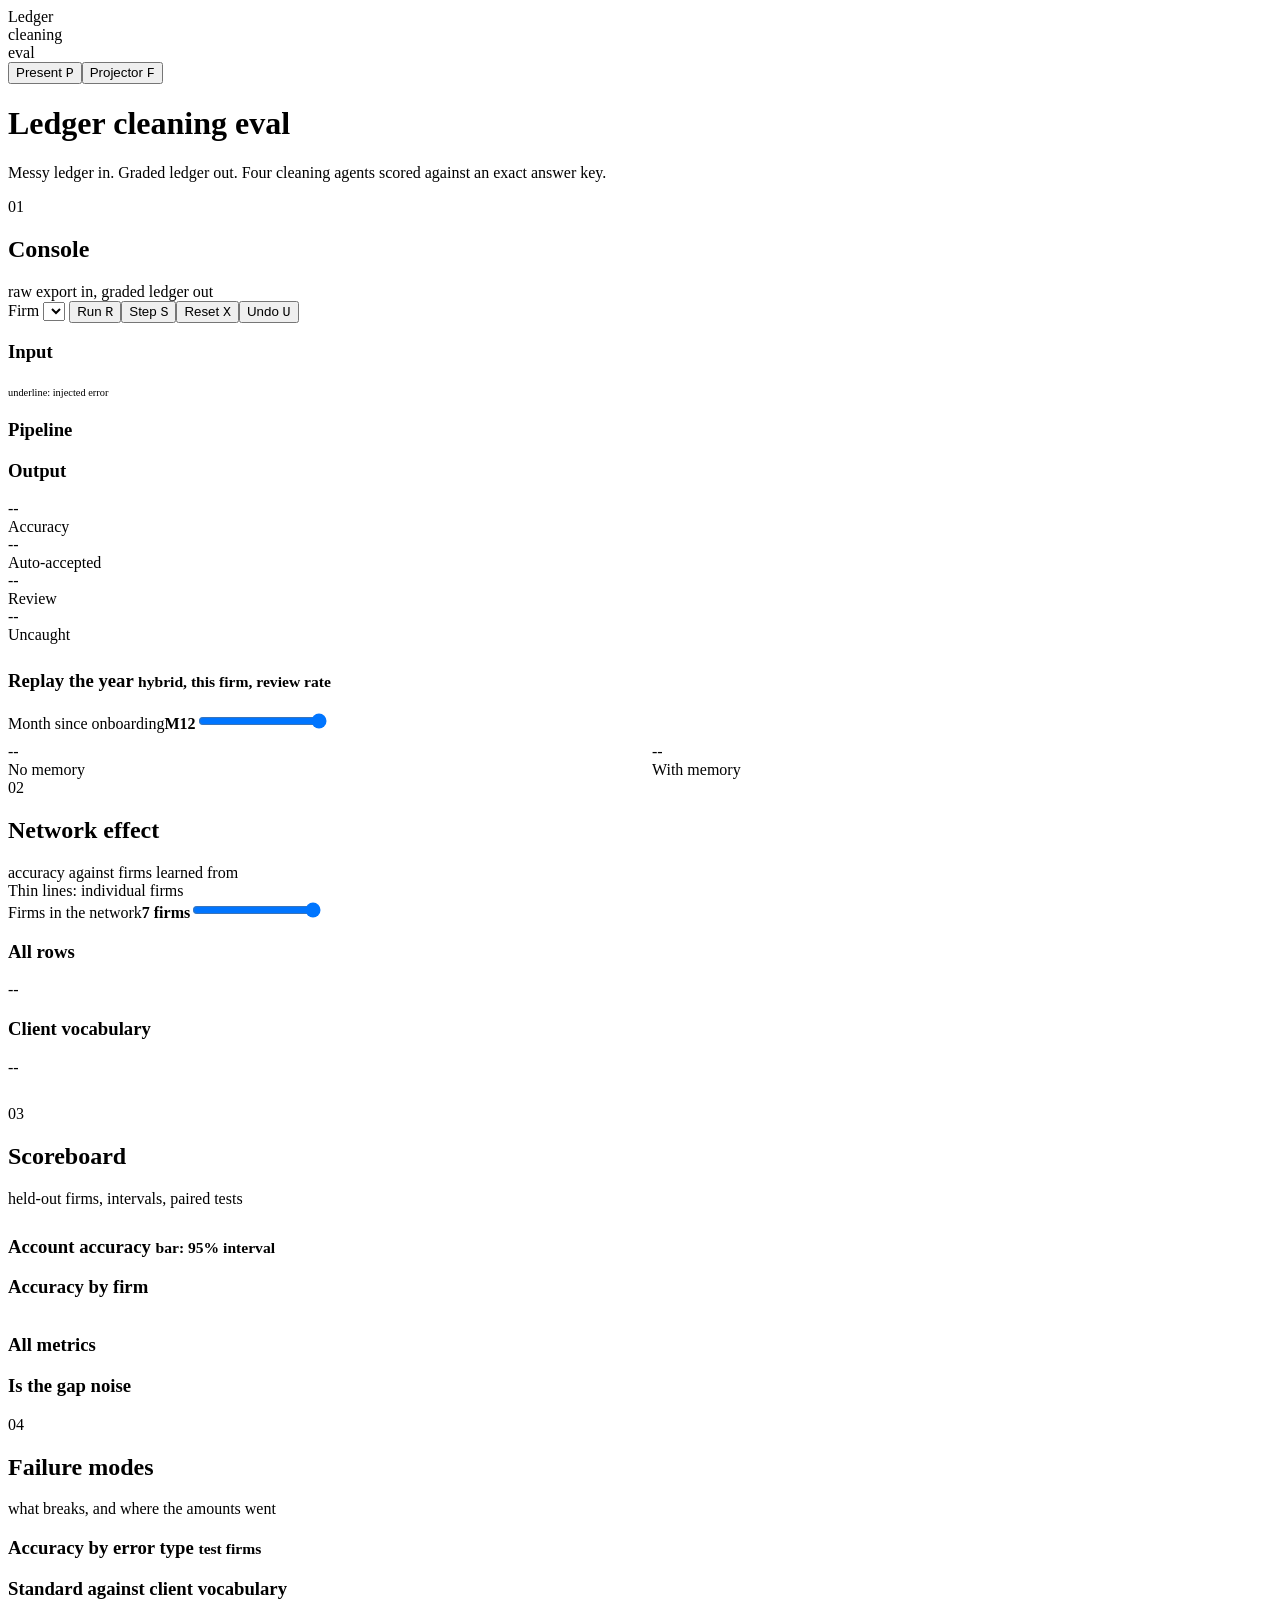
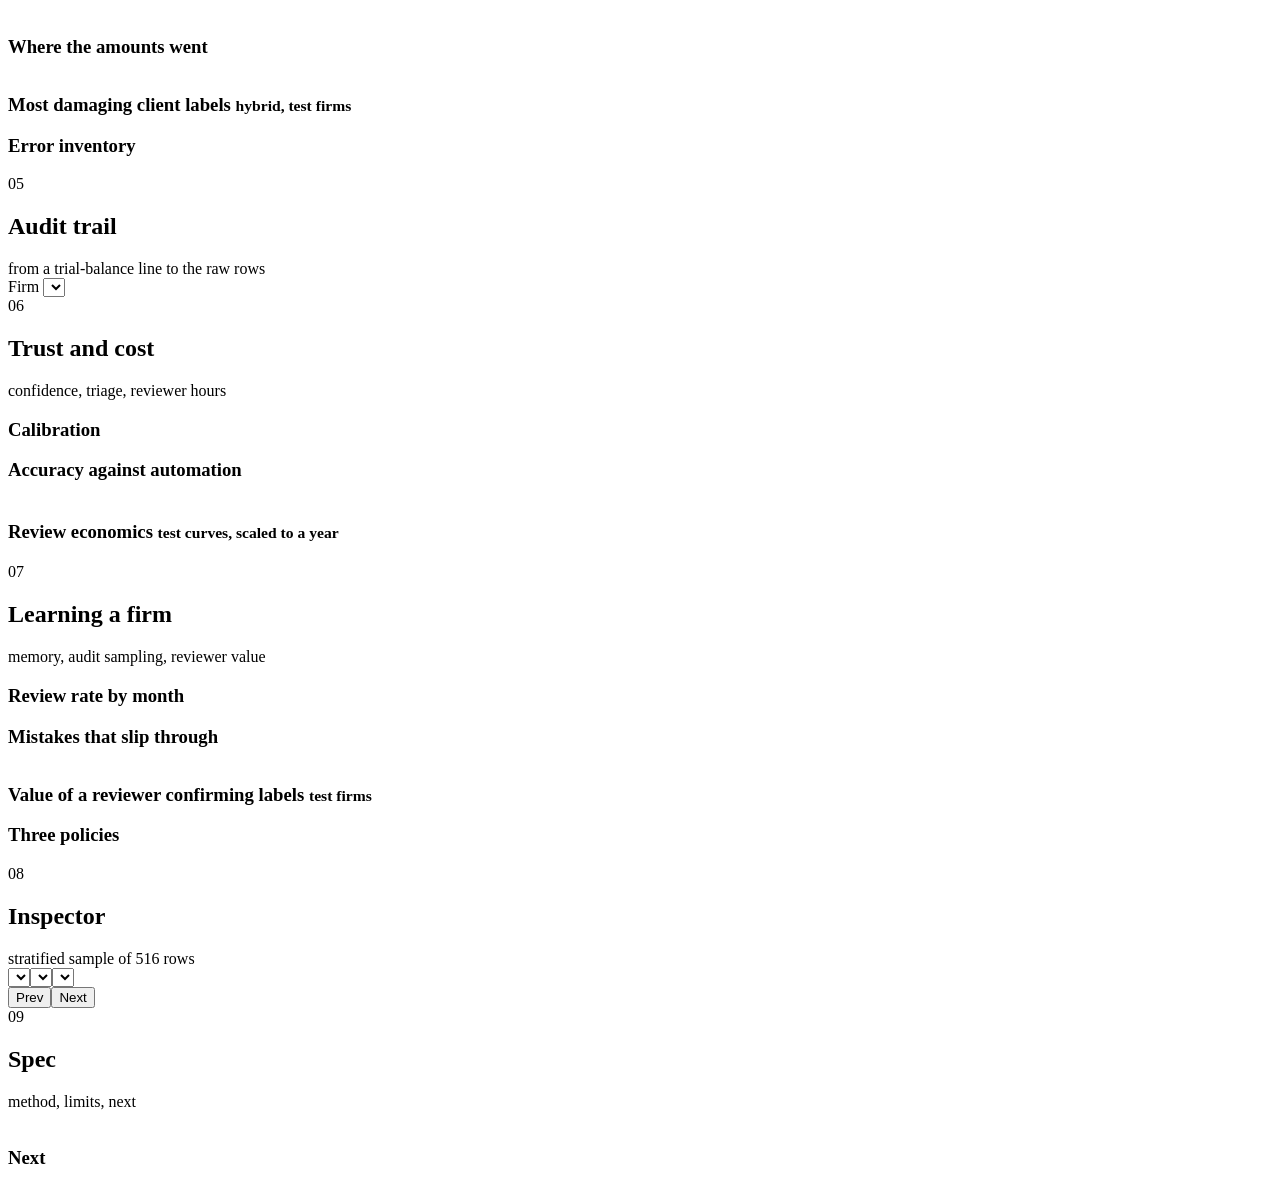
==== src/ui/shell.html @ 93ffc8ab "eval initial build" ====
<!DOCTYPE html>
<html lang="en">
<head>
<meta charset="utf-8">
<meta name="viewport" content="width=device-width, initial-scale=1">
<title>Ledger Cleaning Eval</title>
<style>/*__CSS__*/</style>
</head>
<body>
<aside id="rail">
  <div class="mark">Ledger<br>cleaning<br>eval</div>
  <nav id="railNav" aria-label="Sections"></nav>
  <div class="tools"><button id="btnPresent">Present <kbd>P</kbd></button><button id="btnProj">Projector <kbd>F</kbd></button></div>
</aside>
<main>
<header class="hero"><h1>Ledger cleaning <span>eval</span></h1><div class="meta" id="heroMeta"></div></header>
<p class="lead">Messy ledger in. Graded ledger out. Four cleaning agents scored against an exact answer key.</p>

<section id="s01">
  <div class="sh"><span class="si">01</span><h2>Console</h2><span class="sl">raw export in, graded ledger out</span></div>
  <div class="bar">
    <label class="lbl">Firm <select id="cClient" aria-label="Firm"></select></label><span class="mono dim" id="cMeta" style="font-size:.72rem"></span><span class="grow"></span>
    <button class="primary" id="bRun">Run <kbd>R</kbd></button><button id="bStep">Step <kbd>S</kbd></button><button id="bReset">Reset <kbd>X</kbd></button><button id="bUndo">Undo <kbd>U</kbd></button>
  </div>
  <div class="con">
    <div><div class="ph"><h3>Input <small id="cInMeta"></small></h3><span class="mono faint" style="font-size:.65rem">underline: injected error</span></div><div class="pb" id="cIn"></div></div>
    <div class="pipe"><div class="ph"><h3>Pipeline</h3></div><div class="pb" id="cPipe"></div></div>
    <div id="cOutWrap">
      <div class="ph"><h3>Output <small id="sN"></small></h3></div>
      <div class="score" aria-live="polite">
        <div><div class="sv" id="sAcc">--</div><div class="sk">Accuracy</div><div class="sd" id="sAccD"></div></div>
        <div><div class="sv" id="sAuto">--</div><div class="sk">Auto-accepted</div><div class="sd" id="sAutoD"></div></div>
        <div><div class="sv" id="sRev">--</div><div class="sk">Review</div><div class="sd" id="sRevD"></div></div>
        <div><div class="sv" id="sLeak">--</div><div class="sk">Uncaught</div><div class="sd" id="sLeakD"></div></div>
      </div>
      <div class="pb"><div id="cOut"></div><div id="cQ"></div></div>
    </div>
  </div>
  <div class="blk" style="margin-top:26px"><h3>Replay the year <small>hybrid, this firm, review rate</small></h3>
    <div class="cols c2" style="margin-top:14px;align-items:center">
      <div><div class="sl-row"><span>Month since onboarding</span><b id="rpMl">M12</b><input type="range" id="rpM" min="1" max="12" value="12" aria-label="Month"></div>
        <div style="display:grid;grid-template-columns:1fr 1fr;gap:24px;margin-top:10px"><div><div class="numeral" id="rpA">--</div><div class="sk">No memory</div></div><div><div class="numeral red" id="rpB">--</div><div class="sk">With memory</div></div></div></div>
      <div id="rpC"></div>
    </div>
  </div>
  <datalist id="acctList"></datalist>
</section>

<section id="s02">
  <div class="sh"><span class="si">02</span><h2>Network effect</h2><span class="sl">accuracy against firms learned from</span></div>
  <div class="cols c21">
    <div><div class="legend"><span>Thin lines: individual firms</span></div><div id="netChart"></div></div>
    <div>
      <div class="sl-row"><span>Firms in the network</span><b id="netK">7 firms</b><input type="range" id="netSl" min="0" max="4" step="1" value="4" aria-label="Firms in the network"></div>
      <div class="blk" style="margin-top:14px"><h3>All rows</h3><div class="numeral red" id="netAcc">--</div></div>
      <div class="blk" style="margin-top:14px"><h3>Client vocabulary</h3><div class="numeral" id="netCs">--</div></div>
      <p class="note" id="netCov"></p>
    </div>
  </div>
  <div id="netFind" style="margin-top:28px"></div>
</section>

<section id="s03">
  <div class="sh"><span class="si">03</span><h2>Scoreboard</h2><span class="sl">held-out firms, intervals, paired tests</span></div>
  <div id="sbFind"></div>
  <div class="bar" style="margin-top:28px"><div class="seg" id="sbSeg"></div><span class="mono dim" id="sbNote" style="font-size:.72rem"></span></div>
  <div class="cols c2"><div class="blk"><h3>Account accuracy <small>bar: 95% interval</small></h3><div id="sbDot"></div></div><div class="blk"><h3>Accuracy by firm</h3><div class="sc" id="sbMat"></div></div></div>
  <div class="cols c2" style="margin-top:36px"><div class="blk"><h3>All metrics</h3><div class="sc" id="sbMet"></div></div><div class="blk"><h3>Is the gap noise</h3><div class="sc" id="sbPair"></div></div></div>
</section>

<section id="s04">
  <div class="sh"><span class="si">04</span><h2>Failure modes</h2><span class="sl">what breaks, and where the amounts went</span></div>
  <div class="cols c2"><div class="blk"><h3>Accuracy by error type <small>test firms</small></h3><div class="sc" id="fMat"></div></div><div class="blk"><h3>Standard against client vocabulary</h3><div id="fVoc"></div></div></div>
  <div class="blk" style="margin-top:36px"><div class="bar" style="margin-bottom:8px"><h3>Where the amounts went</h3><span class="grow"></span><div class="seg" id="fFlowSeg"></div></div><div id="fFlow"></div></div>
  <div class="cols c21" style="margin-top:36px"><div class="blk"><h3>Most damaging client labels <small>hybrid, test firms</small></h3><div class="sc" id="fTop"></div></div><div class="blk"><h3>Error inventory</h3><div id="fInv"></div></div></div>
</section>

<section id="s05">
  <div class="sh"><span class="si">05</span><h2>Audit trail</h2><span class="sl">from a trial-balance line to the raw rows</span></div>
  <div class="bar"><label class="lbl">Firm <select id="auSel" aria-label="Firm"></select></label><div class="seg" id="auSort"></div><span class="mono dim" id="auHead" style="font-size:.72rem"></span></div>
  <div class="cols c21" style="align-items:start"><div class="sc" id="auTable"></div><div id="auDetail" style="position:sticky;top:16px;max-height:calc(100vh - 32px);overflow:auto"></div></div>
</section>

<section id="s06">
  <div class="sh"><span class="si">06</span><h2>Trust and cost</h2><span class="sl">confidence, triage, reviewer hours</span></div>
  <div class="cols c2">
    <div class="blk"><div class="bar" style="margin-bottom:8px"><h3>Calibration</h3><span class="grow"></span><div class="seg" id="calSeg"></div></div><div id="calChart"></div><p class="note" id="calNote"></p></div>
    <div class="blk"><h3>Accuracy against automation</h3><div id="covLeg" style="margin-top:8px"></div><div id="covChart"></div></div>
  </div>
  <div class="blk" style="margin-top:40px"><h3>Review economics <small>test curves, scaled to a year</small></h3>
    <div class="cols c12" style="margin-top:14px;align-items:start"><div id="ecCtl"></div><div id="ecChart"></div></div><div class="sc" id="ecTable" style="margin-top:20px"></div></div>
</section>

<section id="s07">
  <div class="sh"><span class="si">07</span><h2>Learning a firm</h2><span class="sl">memory, audit sampling, reviewer value</span></div>
  <div class="bar"><div class="seg" id="lnSegC"></div><div class="seg" id="lnSegS"></div></div>
  <div class="cols c2"><div class="blk"><h3>Review rate by month</h3><div id="lnRev"></div></div><div class="blk"><h3>Mistakes that slip through</h3><div id="lnWrong"></div></div></div>
  <div class="cols c2" style="margin-top:36px"><div class="blk"><h3>Value of a reviewer confirming labels <small>test firms</small></h3><div id="lnCurve"></div></div><div class="blk"><h3>Three policies</h3><div class="sc" id="lnTable"></div></div></div>
</section>

<section id="s08">
  <div class="sh"><span class="si">08</span><h2>Inspector</h2><span class="sl">stratified sample of 516 rows</span></div>
  <div class="bar"><select id="inC" aria-label="Firm"></select><select id="inO" aria-label="Outcome"></select><select id="inT" aria-label="Injected error"></select><span class="mono dim" id="inCount" style="font-size:.72rem"></span></div>
  <div id="inList"></div>
  <div class="pager"><button id="inPrev">Prev</button><span id="inPage"></span><button id="inNext">Next</button></div>
</section>

<section id="s09">
  <div class="sh"><span class="si">09</span><h2>Spec</h2><span class="sl">method, limits, next</span></div>
  <div id="spKv"></div>
  <div class="blk" style="margin-top:36px"><h3>Next</h3><ul style="margin:10px 0 0;padding-left:18px;font-weight:600;line-height:1.5" id="spNext"></ul></div>
</section>
</main>
<div class="talk" id="talk" role="complementary" aria-label="Talking points"></div>
<script>/*__JS__*/</script>
</body>
</html>
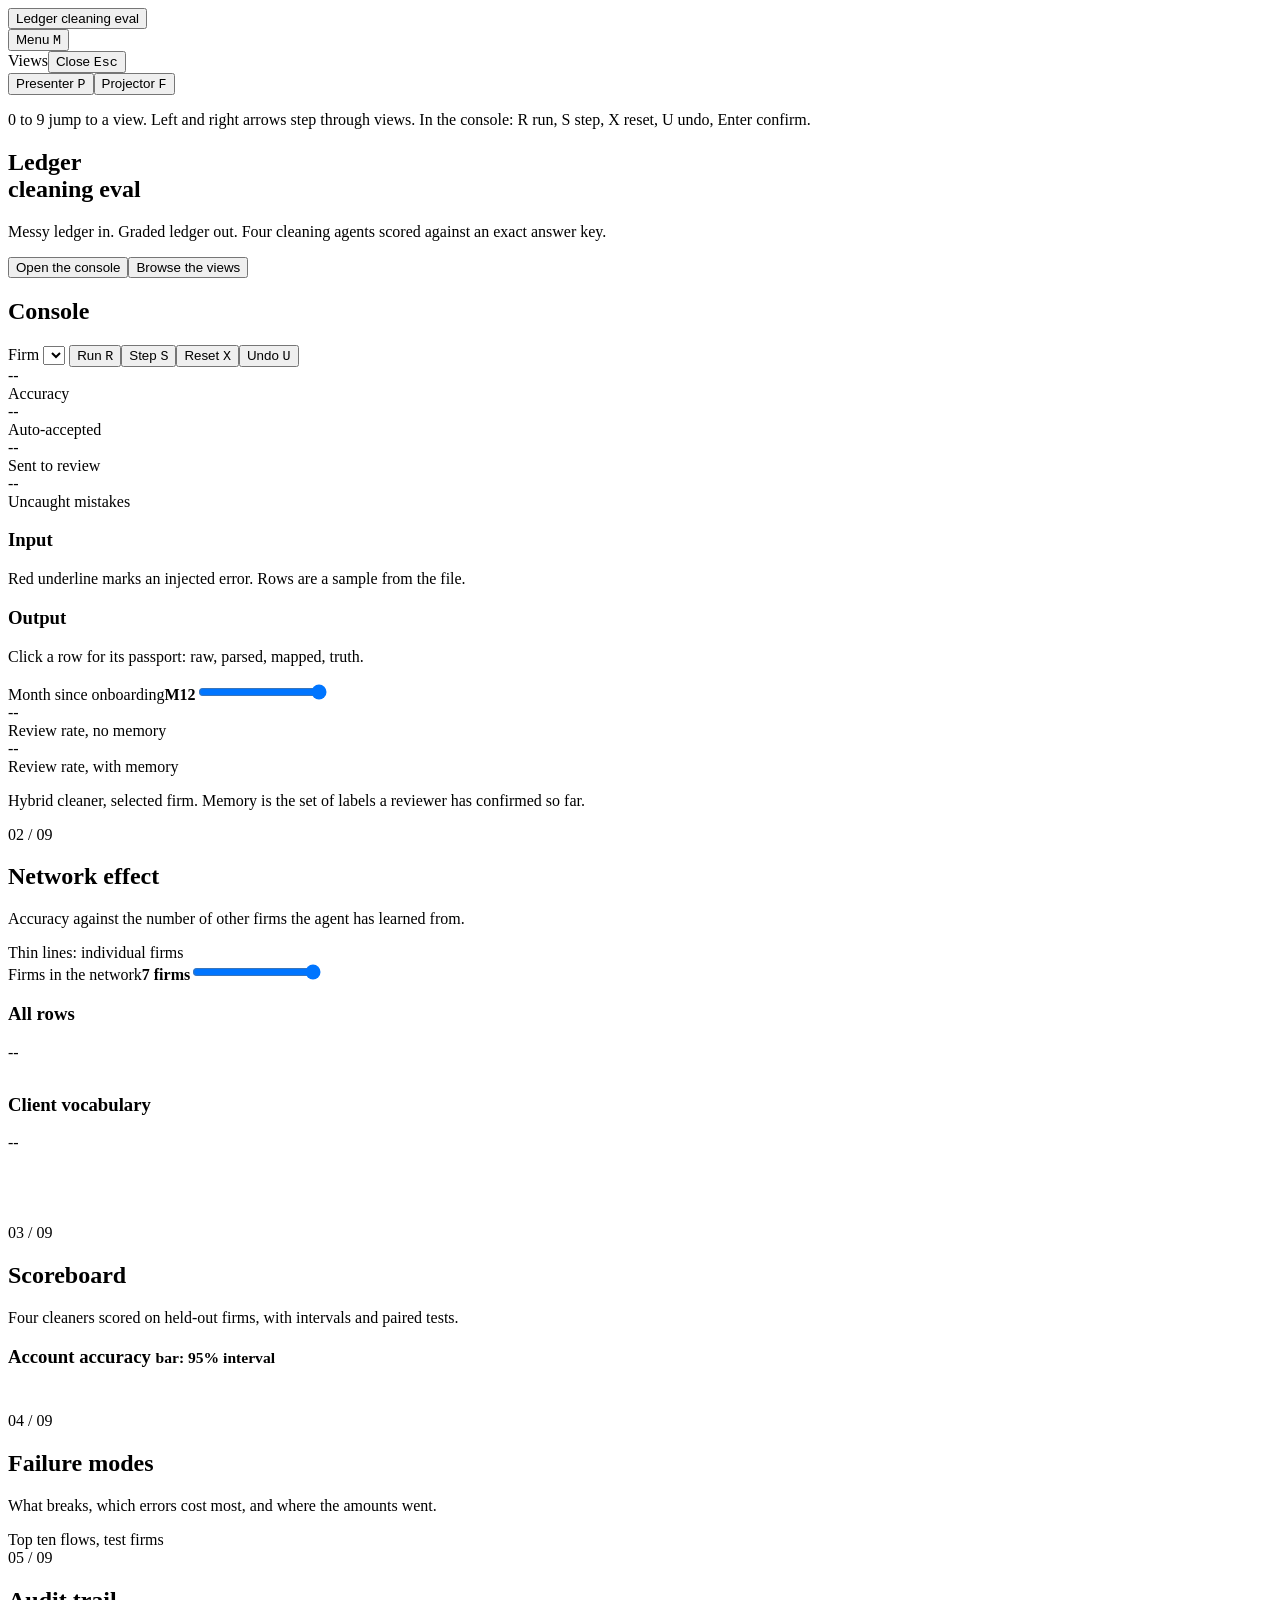
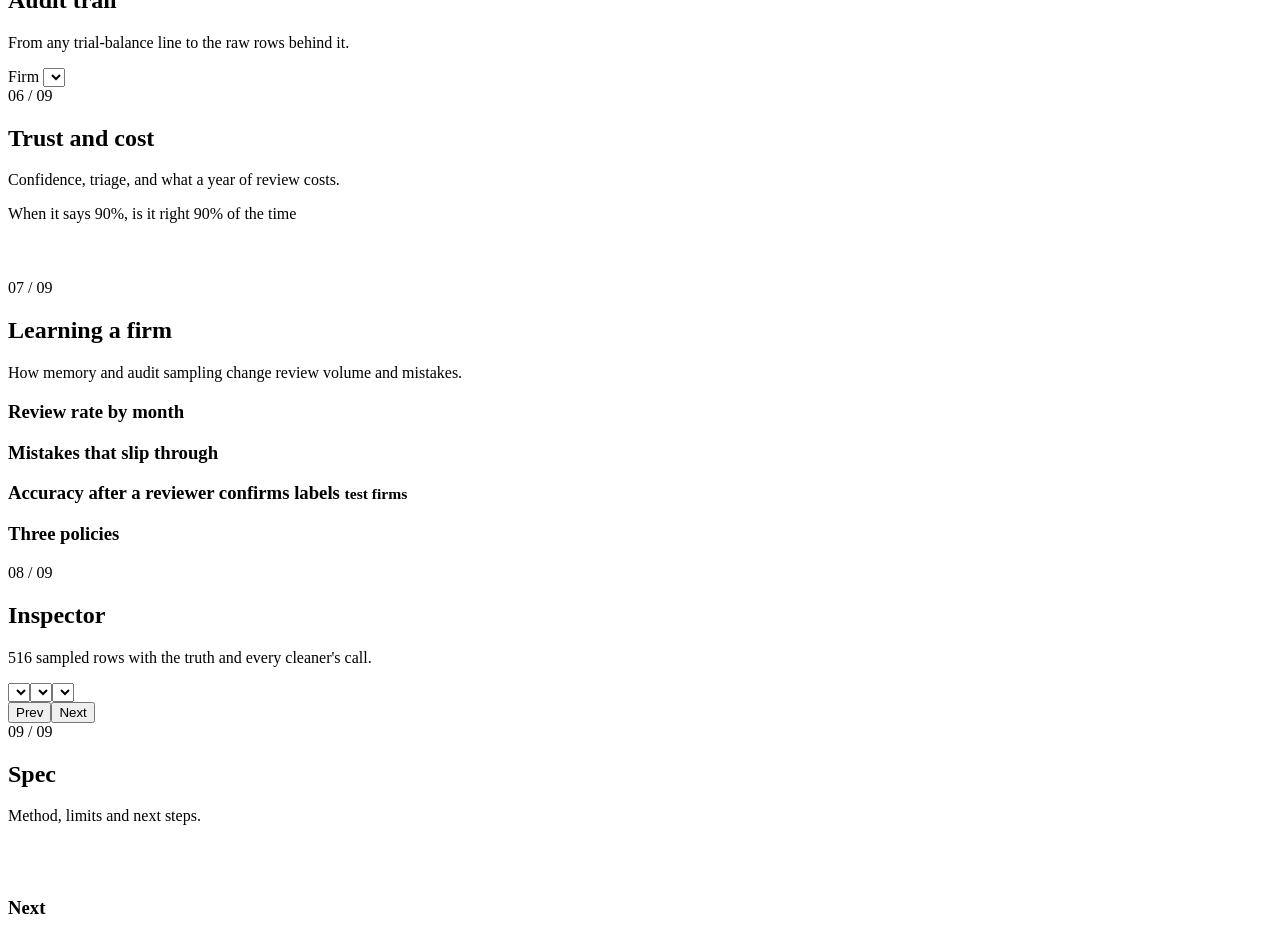
==== commit a73f577a: "Updated UI/UX" ====
--- a/src/ui/shell.html
+++ b/src/ui/shell.html
@@ -7,109 +7,133 @@
 <style>/*__CSS__*/</style>
 </head>
 <body>
-<aside id="rail">
-  <div class="mark">Ledger<br>cleaning<br>eval</div>
-  <nav id="railNav" aria-label="Sections"></nav>
-  <div class="tools"><button id="btnPresent">Present <kbd>P</kbd></button><button id="btnProj">Projector <kbd>F</kbd></button></div>
+<header id="top">
+  <button class="brand" id="brand" aria-label="Overview">Ledger cleaning <span>eval</span></button>
+  <div class="where" id="where"></div>
+  <button id="menuBtn" aria-expanded="false" aria-controls="menu">Menu <kbd>M</kbd></button>
+</header>
+<div id="scrim"></div>
+<aside id="menu" aria-label="Menu" aria-hidden="true">
+  <div class="mh"><span>Views</span><button id="menuClose">Close <kbd>Esc</kbd></button></div>
+  <div class="mt"><button id="btnPresent">Presenter <kbd>P</kbd></button><button id="btnProj">Projector <kbd>F</kbd></button></div>
+  <nav id="menuNav"></nav>
+  <p class="mkeys">0 to 9 jump to a view. Left and right arrows step through views. In the console: R run, S step, X reset, U undo, Enter confirm.</p>
 </aside>
+
 <main>
-<header class="hero"><h1>Ledger cleaning <span>eval</span></h1><div class="meta" id="heroMeta"></div></header>
-<p class="lead">Messy ledger in. Graded ledger out. Four cleaning agents scored against an exact answer key.</p>
+<section class="view on" id="s00" data-title="Overview">
+  <div class="home">
+    <h1>Ledger<br>cleaning <span>eval</span></h1>
+    <p class="lead">Messy ledger in. Graded ledger out. Four cleaning agents scored against an exact answer key.</p>
+    <div class="cta"><button class="primary big" data-go="s01">Open the console</button><button class="big" id="homeMenu">Browse the views</button></div>
+    <div id="homeFind"></div>
+    <div class="idx" id="homeIdx"></div>
+    <p class="note" id="homeMeta"></p>
+  </div>
+</section>
 
-<section id="s01">
-  <div class="sh"><span class="si">01</span><h2>Console</h2><span class="sl">raw export in, graded ledger out</span></div>
-  <div class="bar">
-    <label class="lbl">Firm <select id="cClient" aria-label="Firm"></select></label><span class="mono dim" id="cMeta" style="font-size:.72rem"></span><span class="grow"></span>
+<section class="view wide" id="s01" data-title="Console">
+  <h1 class="sr">Console</h1>
+  <div class="ctl">
+    <label class="lbl">Firm <select id="cClient" aria-label="Firm"></select></label><span class="meta" id="cMeta"></span><span class="grow"></span>
     <button class="primary" id="bRun">Run <kbd>R</kbd></button><button id="bStep">Step <kbd>S</kbd></button><button id="bReset">Reset <kbd>X</kbd></button><button id="bUndo">Undo <kbd>U</kbd></button>
   </div>
-  <div class="con">
-    <div><div class="ph"><h3>Input <small id="cInMeta"></small></h3><span class="mono faint" style="font-size:.65rem">underline: injected error</span></div><div class="pb" id="cIn"></div></div>
-    <div class="pipe"><div class="ph"><h3>Pipeline</h3></div><div class="pb" id="cPipe"></div></div>
-    <div id="cOutWrap">
-      <div class="ph"><h3>Output <small id="sN"></small></h3></div>
-      <div class="score" aria-live="polite">
-        <div><div class="sv" id="sAcc">--</div><div class="sk">Accuracy</div><div class="sd" id="sAccD"></div></div>
-        <div><div class="sv" id="sAuto">--</div><div class="sk">Auto-accepted</div><div class="sd" id="sAutoD"></div></div>
-        <div><div class="sv" id="sRev">--</div><div class="sk">Review</div><div class="sd" id="sRevD"></div></div>
-        <div><div class="sv" id="sLeak">--</div><div class="sk">Uncaught</div><div class="sd" id="sLeakD"></div></div>
-      </div>
-      <div class="pb"><div id="cOut"></div><div id="cQ"></div></div>
+  <div class="scorebar" aria-live="polite">
+    <div><div class="sv" id="sAcc">--</div><div class="sk">Accuracy</div><div class="sd" id="sAccD"></div></div>
+    <div><div class="sv" id="sAuto">--</div><div class="sk">Auto-accepted</div><div class="sd" id="sAutoD"></div></div>
+    <div><div class="sv" id="sRev">--</div><div class="sk">Sent to review</div><div class="sd" id="sRevD"></div></div>
+    <div><div class="sv" id="sLeak">--</div><div class="sk">Uncaught mistakes</div><div class="sd" id="sLeakD"></div></div>
+  </div>
+  <div class="subtabs" data-view="s01"></div>
+  <div class="panel" data-p="run" data-label="1 Run">
+    <div class="stepper" id="cPipe"></div>
+    <div class="panes">
+      <div class="pane"><div class="ph"><h3>Input</h3><span class="meta" id="cInMeta"></span></div><div class="pb" id="cIn"></div><p class="note">Red underline marks an injected error. Rows are a sample from the file.</p></div>
+      <div class="pane" id="cOutWrap"><div class="ph"><h3>Output</h3><span class="meta" id="sN"></span></div><div class="pb" id="cOut"></div><p class="note">Click a row for its passport: raw, parsed, mapped, truth.</p></div>
     </div>
+    <div class="nextstep" id="cNext"></div>
   </div>
-  <div class="blk" style="margin-top:26px"><h3>Replay the year <small>hybrid, this firm, review rate</small></h3>
-    <div class="cols c2" style="margin-top:14px;align-items:center">
+  <div class="panel" data-p="teach" data-label="2 Teach">
+    <div class="teach"><div id="cQ"></div><div id="cConfirm"></div></div>
+  </div>
+  <div class="panel" data-p="replay" data-label="3 Replay">
+    <div class="cols c2" style="align-items:center">
       <div><div class="sl-row"><span>Month since onboarding</span><b id="rpMl">M12</b><input type="range" id="rpM" min="1" max="12" value="12" aria-label="Month"></div>
-        <div style="display:grid;grid-template-columns:1fr 1fr;gap:24px;margin-top:10px"><div><div class="numeral" id="rpA">--</div><div class="sk">No memory</div></div><div><div class="numeral red" id="rpB">--</div><div class="sk">With memory</div></div></div></div>
+        <div class="duo"><div><div class="numeral" id="rpA">--</div><div class="sk">Review rate, no memory</div></div><div><div class="numeral red" id="rpB">--</div><div class="sk">Review rate, with memory</div></div></div>
+        <p class="note">Hybrid cleaner, selected firm. Memory is the set of labels a reviewer has confirmed so far.</p></div>
       <div id="rpC"></div>
     </div>
   </div>
   <datalist id="acctList"></datalist>
 </section>
 
-<section id="s02">
-  <div class="sh"><span class="si">02</span><h2>Network effect</h2><span class="sl">accuracy against firms learned from</span></div>
+<section class="view" id="s02" data-title="Network effect">
+  <div class="vh"><span class="vi">02 / 09</span><h1>Network effect</h1><p>Accuracy against the number of other firms the agent has learned from.</p></div>
   <div class="cols c21">
     <div><div class="legend"><span>Thin lines: individual firms</span></div><div id="netChart"></div></div>
     <div>
       <div class="sl-row"><span>Firms in the network</span><b id="netK">7 firms</b><input type="range" id="netSl" min="0" max="4" step="1" value="4" aria-label="Firms in the network"></div>
-      <div class="blk" style="margin-top:14px"><h3>All rows</h3><div class="numeral red" id="netAcc">--</div></div>
-      <div class="blk" style="margin-top:14px"><h3>Client vocabulary</h3><div class="numeral" id="netCs">--</div></div>
+      <div class="blk"><h3>All rows</h3><div class="numeral red" id="netAcc">--</div></div>
+      <div class="blk" style="margin-top:32px"><h3>Client vocabulary</h3><div class="numeral" id="netCs">--</div></div>
       <p class="note" id="netCov"></p>
     </div>
   </div>
-  <div id="netFind" style="margin-top:28px"></div>
+  <div id="netFind" style="margin-top:72px"></div>
 </section>
 
-<section id="s03">
-  <div class="sh"><span class="si">03</span><h2>Scoreboard</h2><span class="sl">held-out firms, intervals, paired tests</span></div>
-  <div id="sbFind"></div>
-  <div class="bar" style="margin-top:28px"><div class="seg" id="sbSeg"></div><span class="mono dim" id="sbNote" style="font-size:.72rem"></span></div>
-  <div class="cols c2"><div class="blk"><h3>Account accuracy <small>bar: 95% interval</small></h3><div id="sbDot"></div></div><div class="blk"><h3>Accuracy by firm</h3><div class="sc" id="sbMat"></div></div></div>
-  <div class="cols c2" style="margin-top:36px"><div class="blk"><h3>All metrics</h3><div class="sc" id="sbMet"></div></div><div class="blk"><h3>Is the gap noise</h3><div class="sc" id="sbPair"></div></div></div>
+<section class="view" id="s03" data-title="Scoreboard">
+  <div class="vh"><span class="vi">03 / 09</span><h1>Scoreboard</h1><p>Four cleaners scored on held-out firms, with intervals and paired tests.</p></div>
+  <div class="ctl"><div class="seg" id="sbSeg"></div><span class="meta" id="sbNote"></span></div>
+  <div class="subtabs" data-view="s03"></div>
+  <div class="panel" data-p="summary" data-label="Summary"><div class="cols c21"><div><h3>Account accuracy <small>bar: 95% interval</small></h3><div id="sbDot" style="margin-top:20px"></div></div><div class="note" id="sbText" style="margin-top:44px"></div></div></div>
+  <div class="panel" data-p="firms" data-label="By firm"><div class="sc" id="sbMat" style="max-width:820px"></div></div>
+  <div class="panel" data-p="metrics" data-label="All metrics"><div class="sc" id="sbMet" style="max-width:900px"></div></div>
+  <div class="panel" data-p="paired" data-label="Is the gap noise"><div class="sc" id="sbPair" style="max-width:900px"></div></div>
 </section>
 
-<section id="s04">
-  <div class="sh"><span class="si">04</span><h2>Failure modes</h2><span class="sl">what breaks, and where the amounts went</span></div>
-  <div class="cols c2"><div class="blk"><h3>Accuracy by error type <small>test firms</small></h3><div class="sc" id="fMat"></div></div><div class="blk"><h3>Standard against client vocabulary</h3><div id="fVoc"></div></div></div>
-  <div class="blk" style="margin-top:36px"><div class="bar" style="margin-bottom:8px"><h3>Where the amounts went</h3><span class="grow"></span><div class="seg" id="fFlowSeg"></div></div><div id="fFlow"></div></div>
-  <div class="cols c21" style="margin-top:36px"><div class="blk"><h3>Most damaging client labels <small>hybrid, test firms</small></h3><div class="sc" id="fTop"></div></div><div class="blk"><h3>Error inventory</h3><div id="fInv"></div></div></div>
+<section class="view" id="s04" data-title="Failure modes">
+  <div class="vh"><span class="vi">04 / 09</span><h1>Failure modes</h1><p>What breaks, which errors cost most, and where the amounts went.</p></div>
+  <div class="subtabs" data-view="s04"></div>
+  <div class="panel" data-p="types" data-label="Error types"><div class="cols c21" style="align-items:start"><div class="sc" id="fMat"></div><div id="fInv"></div></div></div>
+  <div class="panel" data-p="vocab" data-label="Vocabulary"><div style="max-width:760px" id="fVoc"></div></div>
+  <div class="panel" data-p="flow" data-label="Misposting"><div class="ctl"><span class="meta">Top ten flows, test firms</span><span class="grow"></span><div class="seg" id="fFlowSeg"></div></div><div id="fFlow"></div></div>
+  <div class="panel" data-p="labels" data-label="Client labels"><div class="sc" id="fTop" style="max-width:900px"></div></div>
 </section>
 
-<section id="s05">
-  <div class="sh"><span class="si">05</span><h2>Audit trail</h2><span class="sl">from a trial-balance line to the raw rows</span></div>
-  <div class="bar"><label class="lbl">Firm <select id="auSel" aria-label="Firm"></select></label><div class="seg" id="auSort"></div><span class="mono dim" id="auHead" style="font-size:.72rem"></span></div>
-  <div class="cols c21" style="align-items:start"><div class="sc" id="auTable"></div><div id="auDetail" style="position:sticky;top:16px;max-height:calc(100vh - 32px);overflow:auto"></div></div>
+<section class="view" id="s05" data-title="Audit trail">
+  <div class="vh"><span class="vi">05 / 09</span><h1>Audit trail</h1><p>From any trial-balance line to the raw rows behind it.</p></div>
+  <div class="ctl"><label class="lbl">Firm <select id="auSel" aria-label="Firm"></select></label><div class="seg" id="auSort"></div><span class="meta" id="auHead"></span></div>
+  <div class="cols c21" style="align-items:start"><div class="sc" id="auTable"></div><div id="auDetail" class="sticky"></div></div>
 </section>
 
-<section id="s06">
-  <div class="sh"><span class="si">06</span><h2>Trust and cost</h2><span class="sl">confidence, triage, reviewer hours</span></div>
-  <div class="cols c2">
-    <div class="blk"><div class="bar" style="margin-bottom:8px"><h3>Calibration</h3><span class="grow"></span><div class="seg" id="calSeg"></div></div><div id="calChart"></div><p class="note" id="calNote"></p></div>
-    <div class="blk"><h3>Accuracy against automation</h3><div id="covLeg" style="margin-top:8px"></div><div id="covChart"></div></div>
-  </div>
-  <div class="blk" style="margin-top:40px"><h3>Review economics <small>test curves, scaled to a year</small></h3>
-    <div class="cols c12" style="margin-top:14px;align-items:start"><div id="ecCtl"></div><div id="ecChart"></div></div><div class="sc" id="ecTable" style="margin-top:20px"></div></div>
+<section class="view" id="s06" data-title="Trust and cost">
+  <div class="vh"><span class="vi">06 / 09</span><h1>Trust and cost</h1><p>Confidence, triage, and what a year of review costs.</p></div>
+  <div class="subtabs" data-view="s06"></div>
+  <div class="panel" data-p="cal" data-label="Calibration"><div class="ctl"><span class="meta">When it says 90%, is it right 90% of the time</span><span class="grow"></span><div class="seg" id="calSeg"></div></div><div class="cols c2" style="align-items:start"><div id="calChart"></div><p class="note" id="calNote" style="margin-top:28px"></p></div></div>
+  <div class="panel" data-p="auto" data-label="Automation"><div id="covLeg"></div><div id="covChart"></div></div>
+  <div class="panel" data-p="econ" data-label="Economics"><div class="cols c12" style="align-items:start"><div id="ecCtl"></div><div id="ecChart"></div></div><div class="sc" id="ecTable" style="margin-top:56px"></div></div>
 </section>
 
-<section id="s07">
-  <div class="sh"><span class="si">07</span><h2>Learning a firm</h2><span class="sl">memory, audit sampling, reviewer value</span></div>
-  <div class="bar"><div class="seg" id="lnSegC"></div><div class="seg" id="lnSegS"></div></div>
-  <div class="cols c2"><div class="blk"><h3>Review rate by month</h3><div id="lnRev"></div></div><div class="blk"><h3>Mistakes that slip through</h3><div id="lnWrong"></div></div></div>
-  <div class="cols c2" style="margin-top:36px"><div class="blk"><h3>Value of a reviewer confirming labels <small>test firms</small></h3><div id="lnCurve"></div></div><div class="blk"><h3>Three policies</h3><div class="sc" id="lnTable"></div></div></div>
+<section class="view" id="s07" data-title="Learning a firm">
+  <div class="vh"><span class="vi">07 / 09</span><h1>Learning a firm</h1><p>How memory and audit sampling change review volume and mistakes.</p></div>
+  <div class="subtabs" data-view="s07"></div>
+  <div class="panel" data-p="memory" data-label="Memory"><div class="ctl"><div class="seg" id="lnSegC"></div><div class="seg" id="lnSegS"></div></div><div class="cols c2"><div class="blk"><h3>Review rate by month</h3><div id="lnRev" style="margin-top:16px"></div></div><div class="blk"><h3>Mistakes that slip through</h3><div id="lnWrong" style="margin-top:16px"></div></div></div></div>
+  <div class="panel" data-p="value" data-label="Reviewer value"><div class="cols c2" style="align-items:start"><div class="blk"><h3>Accuracy after a reviewer confirms labels <small>test firms</small></h3><div id="lnCurve" style="margin-top:16px"></div></div><div class="blk"><h3>Three policies</h3><div class="sc" id="lnTable" style="margin-top:16px"></div></div></div></div>
 </section>
 
-<section id="s08">
-  <div class="sh"><span class="si">08</span><h2>Inspector</h2><span class="sl">stratified sample of 516 rows</span></div>
-  <div class="bar"><select id="inC" aria-label="Firm"></select><select id="inO" aria-label="Outcome"></select><select id="inT" aria-label="Injected error"></select><span class="mono dim" id="inCount" style="font-size:.72rem"></span></div>
+<section class="view" id="s08" data-title="Inspector">
+  <div class="vh"><span class="vi">08 / 09</span><h1>Inspector</h1><p>516 sampled rows with the truth and every cleaner's call.</p></div>
+  <div class="ctl"><select id="inC" aria-label="Firm"></select><select id="inO" aria-label="Outcome"></select><select id="inT" aria-label="Injected error"></select><span class="meta" id="inCount"></span></div>
   <div id="inList"></div>
   <div class="pager"><button id="inPrev">Prev</button><span id="inPage"></span><button id="inNext">Next</button></div>
 </section>
 
-<section id="s09">
-  <div class="sh"><span class="si">09</span><h2>Spec</h2><span class="sl">method, limits, next</span></div>
+<section class="view" id="s09" data-title="Spec">
+  <div class="vh"><span class="vi">09 / 09</span><h1>Spec</h1><p>Method, limits and next steps.</p></div>
   <div id="spKv"></div>
-  <div class="blk" style="margin-top:36px"><h3>Next</h3><ul style="margin:10px 0 0;padding-left:18px;font-weight:600;line-height:1.5" id="spNext"></ul></div>
+  <div class="blk" style="margin-top:72px"><h3>Next</h3><ul class="nextlist" id="spNext"></ul></div>
 </section>
+<nav class="vnav" id="vnav" aria-label="Previous and next view"></nav>
 </main>
 <div class="talk" id="talk" role="complementary" aria-label="Talking points"></div>
 <script>/*__JS__*/</script>
